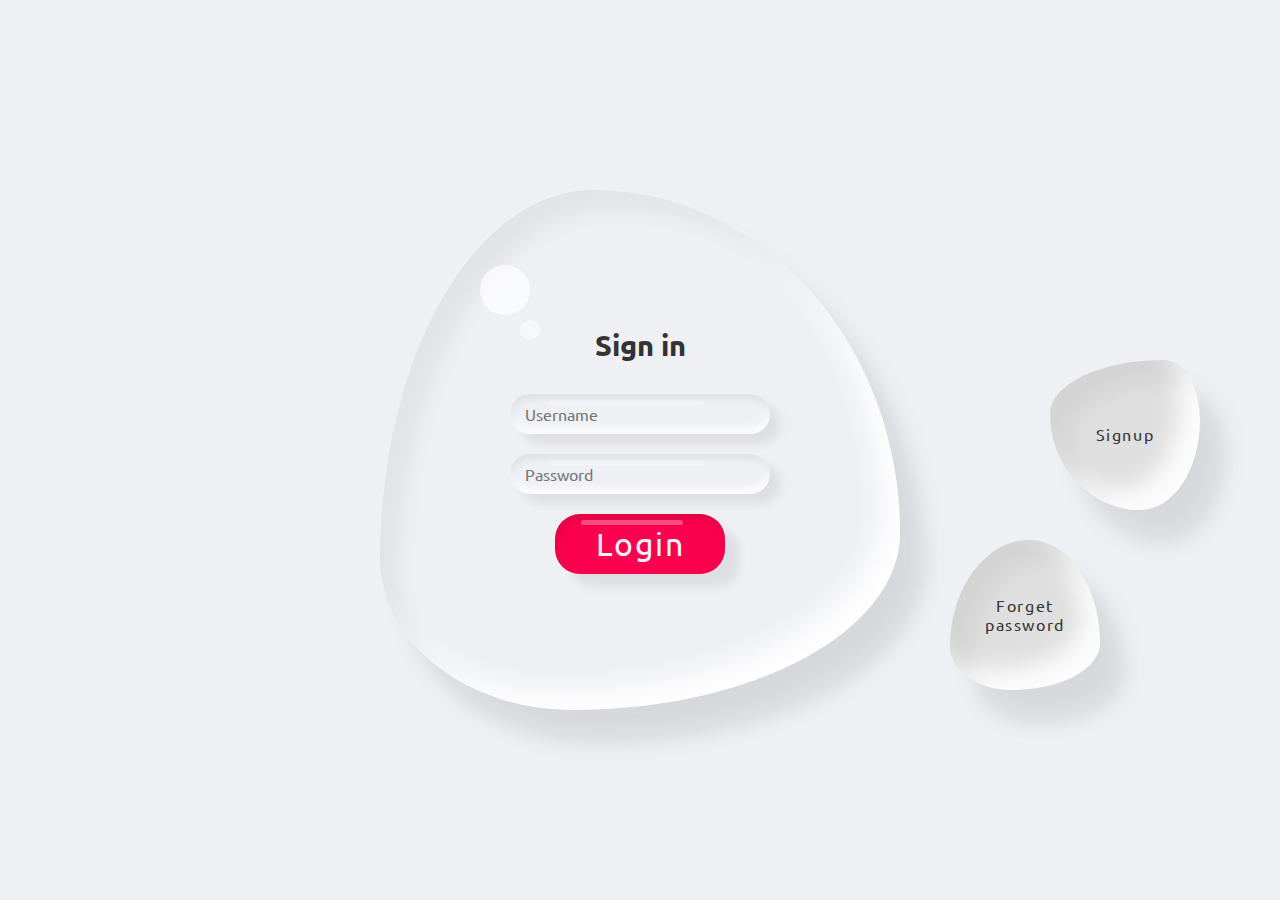
==== liquidForm/indedx.html @ b28a06c5 "liquid form added" ====
<!DOCTYPE html>
<html lang="en">

<head>
  <meta charset="UTF-8">
  <meta name="viewport" content="width=device-width, initial-scale=1.0">
  <link rel="stylesheet" href="index.css">
  <title>Amir Form</title>
</head>

<body>
  <div class="container">
    <div class="drop">
      <div class="content">
        <h2>Sign in</h2>
        <form>
          <div class="inputBox">
            <input type="text" placeholder="Username">
          </div>
          <div class="inputBox">
            <input type="password" placeholder="Password">
          </div>
          <div class="inputBox">
            <input type="submit" value="Login">
          </div>
        </form>
      </div>
    </div>
    <a href="#" class="btn">Forget<br />password</a>
    <a href="#" class="btn signup">Signup</a>
  </div>
</body>

</html>
---- liquidForm/index.css ----
@import url('https://fonts.googleapis.com/css2?family=Ubuntu:ital,wght@0,300;0,400;0,500;0,700;1,300;1,400;1,500;1,700&display=swap');

* {
  margin: 0;
  padding: 0;
  box-sizing: border-box;
  font-family: 'Ubuntu';
}

body {
  display: flex;
  justify-content: center;
  align-items: center;
  min-height: 100vh;
  background-color: #eff0f4;
}

.container {
  position: relative;
}

.container .drop {
  position: relative;
  display: flex;
  justify-content: center;
  align-items: center;
  width: 520px;
  aspect-ratio: 1;
  box-shadow:
    inset 20px 20px 20px rgba(0, 0, 0, 0.05),
    inset -20px -20px 25px rgba(255, 255, 255, 0.9),
    25px 35px 20px rgba(0, 0, 0, 0.05),
    25px 30px 30px rgba(0, 0, 0, 0.05);
  border-radius: 41% 59% 63% 37% / 71% 66% 34% 29%;
  transition: 0.5s ease;

  &:hover {
    border-radius: 58% 42% 59% 41% / 52% 76% 24% 48%;
  }
}

.container .drop::before {
  content: '';
  position: absolute;
  top: 75px;
  left: 100px;
  width: 50px;
  aspect-ratio: 1;
  background-color: #fff;
  border-radius: 50%;
  opacity: 0.7;
}

.container .drop::after {
  content: '';
  position: absolute;
  top: 130px;
  left: 140px;
  width: 20px;
  aspect-ratio: 1;
  background-color: #fff;
  border-radius: 50%;
  opacity: 0.5;
}

.container .drop .content {
  display: flex;
  justify-content: center;
  align-items: center;
  flex-direction: column;
  gap: 30px;
}

.container .drop .content h2 {
  color: #333;
  font-size: 1.8rem;
}

.container .drop .content form {
  display: flex;
  justify-content: center;
  align-items: center;
  flex-direction: column;
  gap: 20px;
}

.container .drop .content form .inputBox {
  position: relative;
  width: 260px;
  box-shadow:
    inset 1px 4px 8px rgba(0, 0, 0, 0.08),
    inset -1px -5px 10px rgba(255, 255, 255, 1),
    10px 10px 10px rgba(0, 0, 0, 0.05),
    15px 10px 15px rgba(0, 0, 0, 0.025);
  border-radius: 25px;
}

.container .drop .content form .inputBox input {
  border: none;
  outline: none;
  background-color: transparent;
  width: 100%;
  font-size: 1rem;
  padding: 10px 15px;
  color: inherit;
  font-size: inherit;
  cursor: inherit;
  letter-spacing: inherit;
  font-weight: inherit;
}

.container .drop .content form .inputBox::before {
  content: '';
  position: absolute;
  top: 6px;
  left: 15%;
  width: 60%;
  height: 5px;
  background-color: rgba(255, 255, 255, 0.5);
  border-radius: 15px;
  opacity: 0.6;
}


.container .drop .content form .inputBox:last-child {
  width: 170px;
  background-color: #fa004f;
  box-shadow:
    inset 2px 5px 10px rgba(0, 0, 0, 0.1),
    15px 15px 10px rgba(0, 0, 0, 0.05),
    15px 10px 15px rgba(0, 0, 0, 0.025);
  color: #eff0f4;
  font-size: 2rem;
  cursor: pointer;
  letter-spacing: 0.1rem;
  transition: 0.7s ease;

  &:hover {
    width: 100%;
  }
}

.container .btn {
  position: absolute;
  right: -200px;
  bottom: 20px;
  width: 150px;
  aspect-ratio: 1;
  display: flex;
  justify-content: center;
  align-items: center;
  text-align: center;
  text-decoration: none;
  background-color: rgb(223, 223, 223);
  color: #333;
  line-height: 1.2rem;
  letter-spacing: 0.1rem;
  font-size: 1rem;
  box-shadow:
    inset 20px 20px 20px rgba(0, 0, 0, 0.05),
    inset -20px -20px 25px rgba(255, 255, 255, 0.9),
    25px 35px 20px rgba(0, 0, 0, 0.05),
    25px 30px 30px rgba(0, 0, 0, 0.05);
  border-radius: 53% 47% 59% 41% / 71% 69% 31% 29%;
  transition: 0.5s ease;

  &:hover {
    border-radius: 33% 67% 38% 62% / 52% 40% 60% 48%;
  }
}

.container .btn.signup {
  right: -300px;
  bottom: 200px;
  border-radius: 76% 24% 40% 60% / 36% 40% 60% 64%;

  &:hover {
    border-radius: 33% 67% 38% 62% / 52% 40% 60% 48%;
  }
}
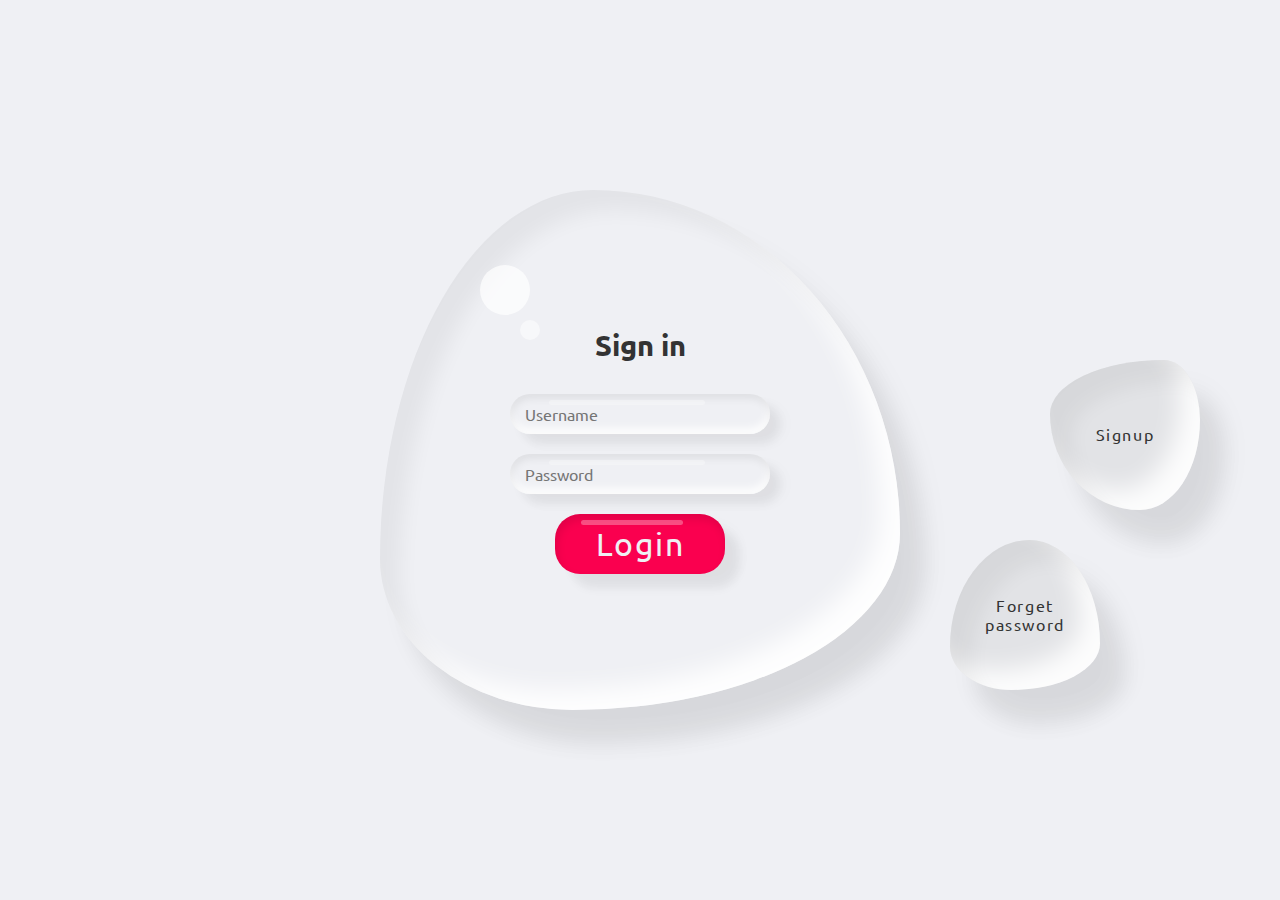
==== commit 38940dd0: "better animation" ====
--- a/liquidForm/indedx.html
+++ b/liquidForm/indedx.html
@@ -4,7 +4,7 @@
 <head>
   <meta charset="UTF-8">
   <meta name="viewport" content="width=device-width, initial-scale=1.0">
-  <link rel="stylesheet" href="index.css">
+  <link rel="stylesheet" href="./index.css">
   <title>Amir Form</title>
 </head>
 
--- a/liquidForm/index.css
+++ b/liquidForm/index.css
@@ -7,6 +7,8 @@
   font-family: 'Ubuntu';
 }
 
+
+
 body {
   display: flex;
   justify-content: center;
@@ -18,6 +20,8 @@
 .container {
   position: relative;
 }
+
+
 
 .container .drop {
   position: relative;
@@ -35,7 +39,7 @@
   transition: 0.5s ease;
 
   &:hover {
-    border-radius: 58% 42% 59% 41% / 52% 76% 24% 48%;
+    border-radius: 71% 29% 62% 38% / 29% 63% 37% 71%;
   }
 }
 
@@ -140,6 +144,24 @@
   }
 }
 
+@keyframes splash1 {
+  0% {
+    border-radius: 53% 47% 59% 41% / 71% 69% 31% 29%;
+  }
+
+  33% {
+    border-radius: 71% 29% 28% 72% / 71% 47% 53% 29%;
+  }
+
+  66% {
+    border-radius: 71% 29% 62% 38% / 24% 63% 37% 76%;
+  }
+
+  100% {
+    border-radius: 53% 47% 59% 41% / 71% 69% 31% 29%;
+  }
+}
+
 .container .btn {
   position: absolute;
   right: -200px;
@@ -151,7 +173,7 @@
   align-items: center;
   text-align: center;
   text-decoration: none;
-  background-color: rgb(223, 223, 223);
+  background-color: #e2e3e6;
   color: #333;
   line-height: 1.2rem;
   letter-spacing: 0.1rem;
@@ -162,10 +184,30 @@
     25px 35px 20px rgba(0, 0, 0, 0.05),
     25px 30px 30px rgba(0, 0, 0, 0.05);
   border-radius: 53% 47% 59% 41% / 71% 69% 31% 29%;
-  transition: 0.5s ease;
-
-  &:hover {
-    border-radius: 33% 67% 38% 62% / 52% 40% 60% 48%;
+  animation: splash1 6s infinite linear;
+
+
+  &:hover {
+    animation-play-state: paused;
+
+  }
+}
+
+@keyframes splash2 {
+  0% {
+    border-radius: 76% 24% 40% 60% / 36% 40% 60% 64%;
+  }
+
+  33% {
+    border-radius: 32% 68% 62% 38% / 66% 34% 66% 34%;
+  }
+
+  66% {
+    border-radius: 53% 47% 40% 60% / 66% 61% 39% 34%;
+  }
+
+  100% {
+    border-radius: 76% 24% 40% 60% / 36% 40% 60% 64%;
   }
 }
 
@@ -174,8 +216,9 @@
   bottom: 200px;
   border-radius: 76% 24% 40% 60% / 36% 40% 60% 64%;
 
-  &:hover {
-    border-radius: 33% 67% 38% 62% / 52% 40% 60% 48%;
-  }
-}
-
+  animation: splash2 6s infinite linear;
+
+  &:hover {
+    animation-play-state: paused;
+  }
+}